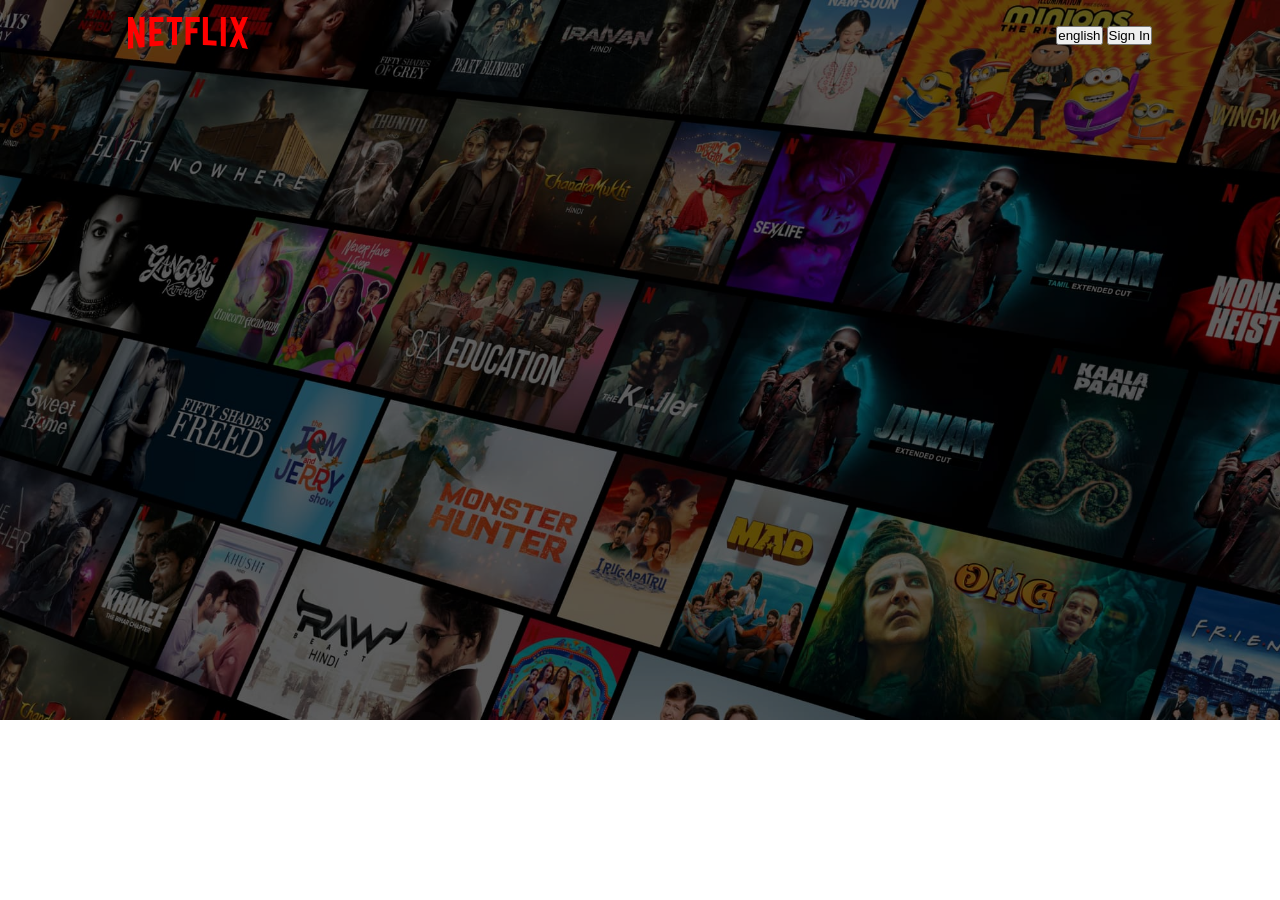
==== netflix/netflix.html @ 74058a34 "Add initial HTML and CSS files for Netflix clone project - Created netflix.html with basic structure" ====
<!DOCTYPE html>
<html lang="en">
<head>
    <meta charset="UTF-8">
    <meta name="viewport" content="width=device-width, initial-scale=1.0">
    <title>netflix clone</title>

 <link rel="stylesheet" href="style.css">
    
</head>
<body>
    <div class="main">
        <nav >
            <span><img width="120" src="assets/images/logo (1).svg" alt=""></span>
            <div>
                <button>english</button>
                <button>Sign In</button>
            </div>
        </nav>
        <div class="box"></div>
    </div>
</body>
</html>
---- netflix/style.css ----
* {
    margin: 0;
    padding: 0;
}
.main{
    background-image: url("assets/images/bg.jpg");
    background-position: center center;
    background-repeat: no-repeat;
    background-size: max(1000px, 100vw);
    height: 80vh;
    position: relative;
}
.main .box{
height: 80vh;;
width: 100%;
opacity: 0.5;
position: absolute;
top:0;
    background-color: black;
}   
nav{
    max-width: 80vw;
    margin: auto;
    display: flex;
    justify-content: space-between;
    align-items: center;
    padding: 17px;
}
nav img{
    width: 120px;
    position: relative;
    z-index: 10;
}
nav button{
    /* width: 120px; */
    position: relative;
    z-index: 10;
}
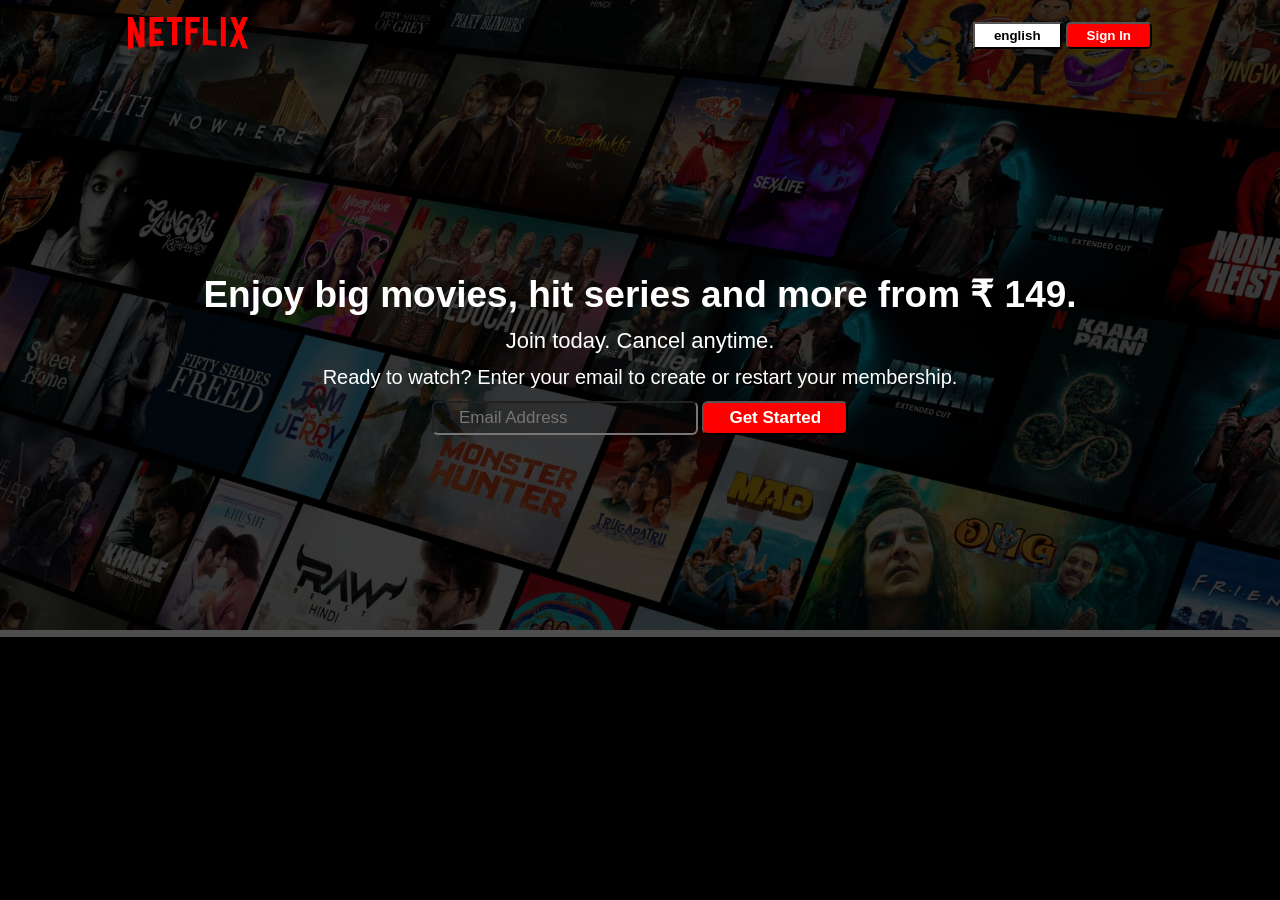
==== commit 5253463a: "update" ====
--- a/netflix/netflix.html
+++ b/netflix/netflix.html
@@ -1,23 +1,36 @@
 <!DOCTYPE html>
 <html lang="en">
+
 <head>
     <meta charset="UTF-8">
     <meta name="viewport" content="width=device-width, initial-scale=1.0">
     <title>netflix clone</title>
 
- <link rel="stylesheet" href="style.css">
-    
+    <link rel="stylesheet" href="style.css">
+
 </head>
+
 <body>
     <div class="main">
-        <nav >
+        <nav>
             <span><img width="120" src="assets/images/logo (1).svg" alt=""></span>
             <div>
-                <button>english</button>
-                <button>Sign In</button>
+                <button class = "btn ">english</button>
+                <button class = "btn  btn-red-sn">Sign In</button>
             </div>
         </nav>
         <div class="box"></div>
+        <div class="hero"> <span>Enjoy big movies, hit series and more from ₹ 149.</span>
+            <span>Join today. Cancel anytime.</span>
+            <span>Ready to watch? Enter your email to create or restart your membership.</span>
+            <div class="hero-buttons">
+                <input type="text" placeholder="Email Address">
+                <button class="btn btn-red">Get Started </button>
+            </div>
+        </div>
     </div>
+    <div class="border"></div>
+  
 </body>
+
 </html>
--- a/netflix/style.css
+++ b/netflix/style.css
@@ -2,23 +2,31 @@
     margin: 0;
     padding: 0;
 }
-.main{
+
+body {
+    background-color: black;
+}
+
+.main {
     background-image: url("assets/images/bg.jpg");
     background-position: center center;
+    background-size:  max(1200px, 100vw);
     background-repeat: no-repeat;
-    background-size: max(1000px, 100vw);
-    height: 80vh;
+    /* background-size: max(1000px, 100vw); */
+    height: 70vh;
     position: relative;
 }
-.main .box{
-height: 80vh;;
-width: 100%;
-opacity: 0.5;
-position: absolute;
-top:0;
+
+.main .box {
+    height: 70vh;
+    width: 100%;
+    opacity: 0.7;
+    position: absolute;
+    top: 0;
     background-color: black;
-}   
-nav{
+}
+
+nav {
     max-width: 80vw;
     margin: auto;
     display: flex;
@@ -26,13 +34,78 @@
     align-items: center;
     padding: 17px;
 }
-nav img{
+
+nav img {
     width: 120px;
     position: relative;
     z-index: 10;
 }
-nav button{
+
+nav button {
     /* width: 120px; */
     position: relative;
     z-index: 10;
+}
+
+.hero {
+    font-family: 'Martel Sans', sans-serif;
+    height: calc(100% - 62px);
+    display: flex;
+    align-items: center;
+    justify-content: center;
+    flex-direction: column;
+    color: white;
+    position: relative;
+    gap: 12px;
+    padding: 0 24px;
+}
+
+.hero> :nth-child(1) {
+    text-align: center;
+    font-weight: 900;
+    font-size: 37px;
+}
+
+.hero> :nth-child(2) {
+    text-align: center;
+    font-weight: 400;
+    font-size: 22px;
+}
+
+.hero> :nth-child(3) {
+    text-align: center;
+    font-weight: 400;
+    font-size: 20px;
+}
+.border{
+    height: 7px;
+     opacity: 0.6;
+    background-color: gray;
+}
+.btn{
+   padding:  4px 19px;
+   background-color: white;
+   font-weight: bold ;
+}
+
+.btn-red{
+       background-color: red;
+    color: white;
+    padding: 5px 25px;
+    font-size: 17px;
+    border-radius: 6px;
+    
+}
+
+.btn-red-sn{
+    background-color: red;
+    color: white;
+    border-radius: 5px;
+    
+}
+.main input{
+    padding: 5px 25px;
+    font-size: 17px;
+    border-radius: 6px;
+        background-color: rgba(23, 23, 23, 0.2);
 }
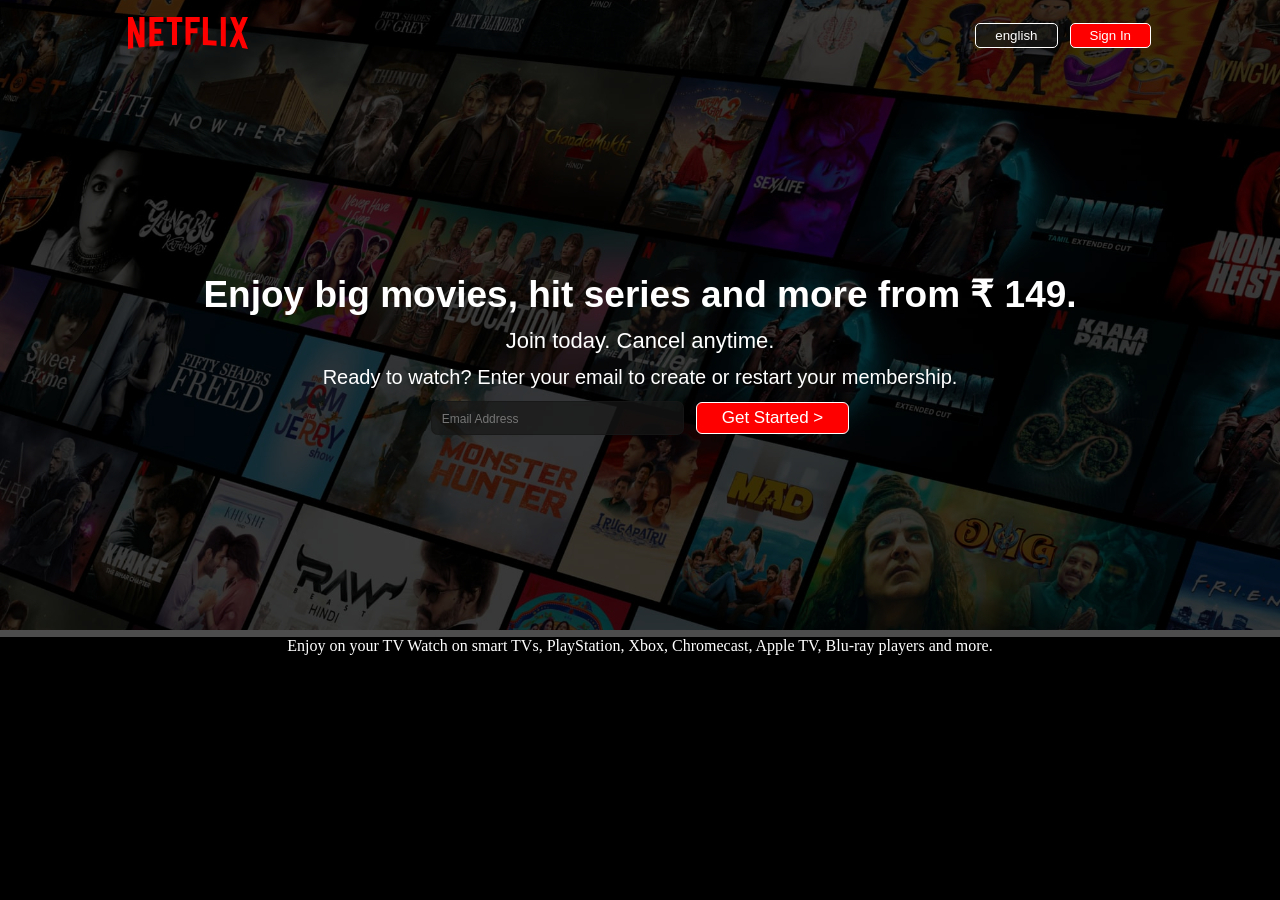
==== commit 3550a38c: "new-update-on-clone-netflix" ====
--- a/netflix/netflix.html
+++ b/netflix/netflix.html
@@ -9,7 +9,7 @@
     <link rel="stylesheet" href="style.css">
 
 </head>
-
+  
 <body>
     <div class="main">
         <nav>
@@ -25,12 +25,21 @@
             <span>Ready to watch? Enter your email to create or restart your membership.</span>
             <div class="hero-buttons">
                 <input type="text" placeholder="Email Address">
-                <button class="btn btn-red">Get Started </button>
+                <button class="btn btn-red">Get Started &gt; </button>
             </div>
         </div>
     </div>
     <div class="border"></div>
-  
+    <section class = "first"> 
+        <div>
+              <span>Enjoy on your TV</span>
+            <span>Watch on smart TVs, PlayStation, Xbox, Chromecast, Apple TV, Blu-ray players and more.</span>
+        </div>
+        <div class="secimg">
+            <img src="https://assets.nflxext.com/ffe/siteui/acquisition/ourStory/fuji/desktop/tv.png" alt="">
+        </div>
+    </section>
+
 </body>
 
 </html>
--- a/netflix/style.css
+++ b/netflix/style.css
@@ -10,7 +10,7 @@
 .main {
     background-image: url("assets/images/bg.jpg");
     background-position: center center;
-    background-size:  max(1200px, 100vw);
+    background-size: max(1200px, 100vw);
     background-repeat: no-repeat;
     /* background-size: max(1000px, 100vw); */
     height: 70vh;
@@ -77,35 +77,69 @@
     font-weight: 400;
     font-size: 20px;
 }
-.border{
+
+.border {
     height: 7px;
-     opacity: 0.6;
+    opacity: 0.6;
     background-color: gray;
 }
-.btn{
-   padding:  4px 19px;
-   background-color: white;
-   font-weight: bold ;
+
+.btn {
+
+    padding: 4px 19px;
+    color: white;
+    border-radius: 5px;
+    font-weight: 500;
+    border: 1px solid white;
+    cursor: pointer;
+    background-color: rgba(23, 23, 23, 0.7);
 }
 
-.btn-red{
-       background-color: red;
+.btn-red-sn {
+    background-color: red;
     color: white;
+    border-radius: 5px;
+    margin: 0px 1px 0px 8px;
+
+}
+
+.btn-red {
+    background-color: red;
+    color: white;
+    font-weight: 500;
     padding: 5px 25px;
     font-size: 17px;
     border-radius: 6px;
-    
+
 }
 
-.btn-red-sn{
-    background-color: red;
+
+.main input {
+    padding: 10px 91px 8px 10px;
+    font-size: 12px;
+    font-weight: 400;
     color: white;
-    border-radius: 5px;
+    border-radius: 6px;
+    background-color: rgba(23, 23, 23, 0.7);
+    border-radius: 7px;
+    border: 1px solid rgba(23, 23, 23, 0.7);
+}
+
+.hero-buttons {
+    display: flex;
+    justify-content: center;
+    align-items: center;
+    gap: 12px;
+}
+.first{
+    display: flex;
+      max-width: 70vw;
+    margin: auto;
+    color: white;
+    align-items: center;
+    justify-content: center;
+   
+}
+.secimg{
     
-}
-.main input{
-    padding: 5px 25px;
-    font-size: 17px;
-    border-radius: 6px;
-        background-color: rgba(23, 23, 23, 0.2);
 }
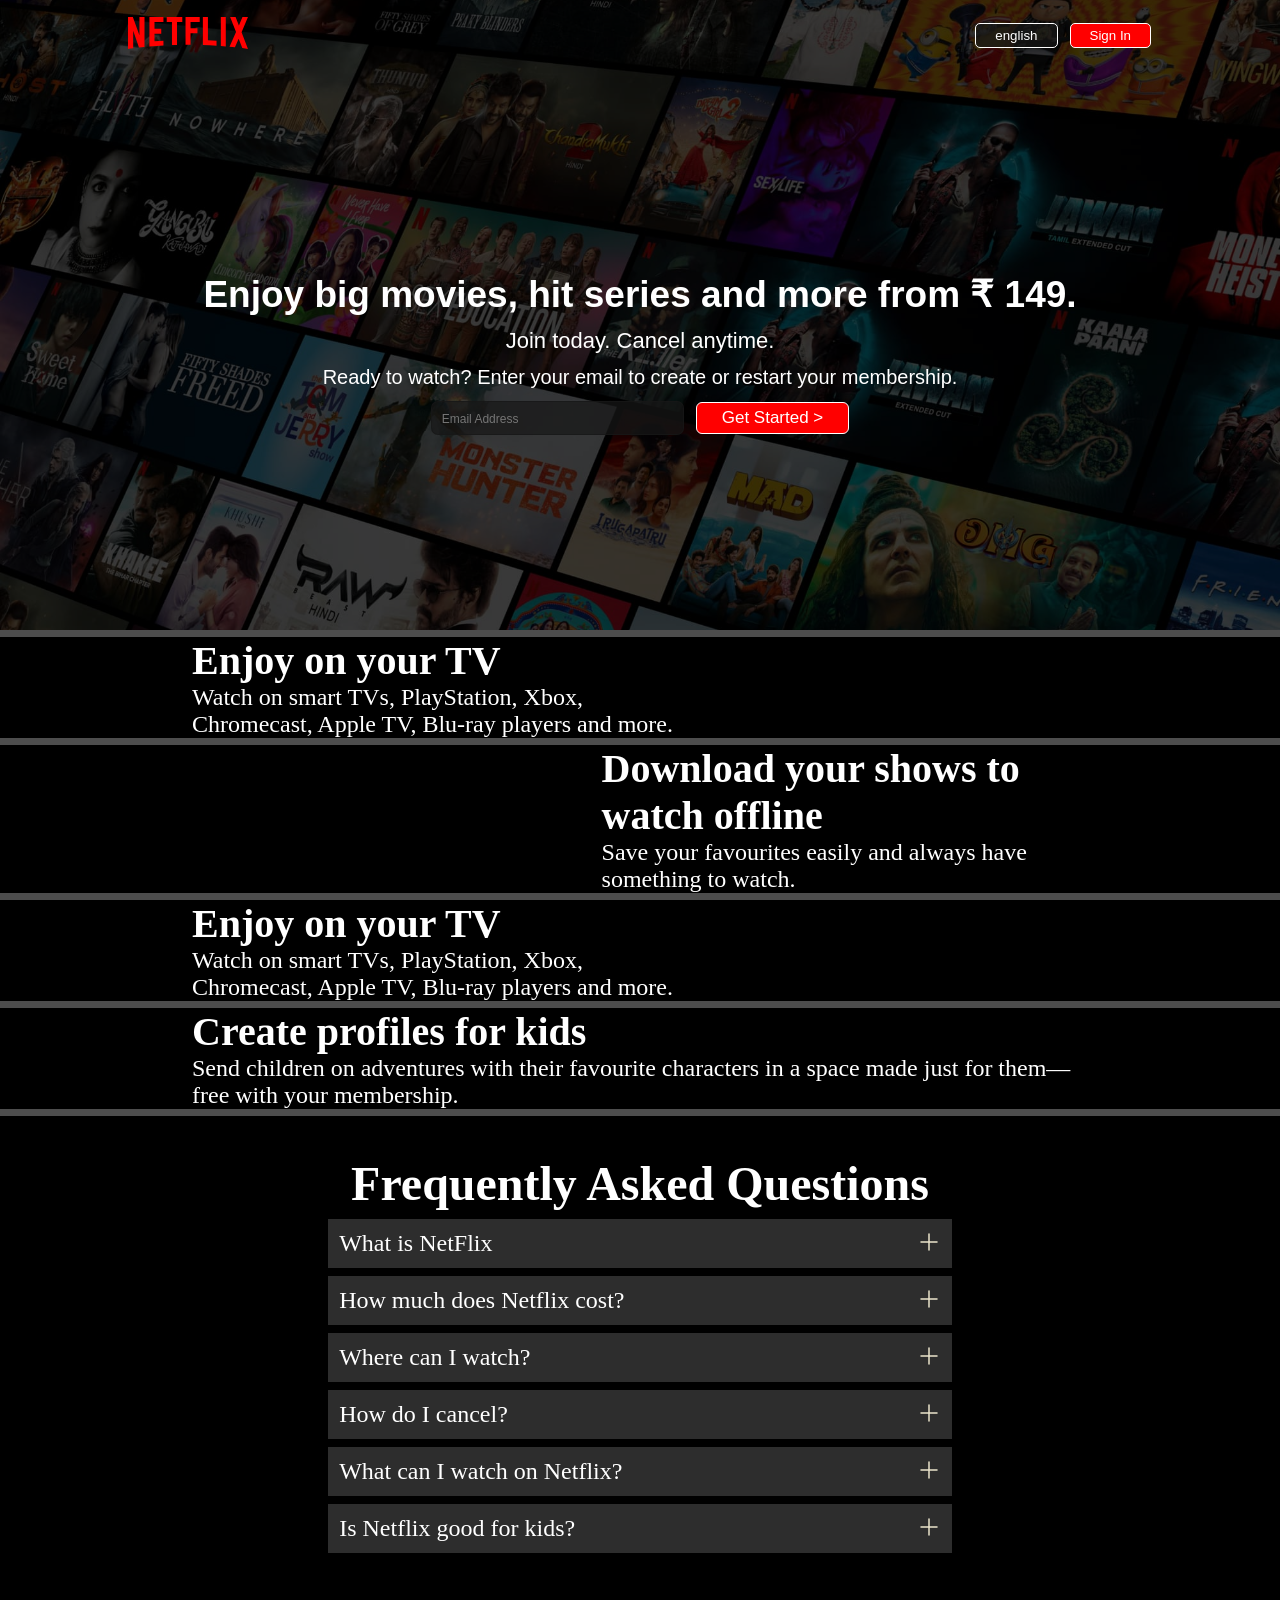
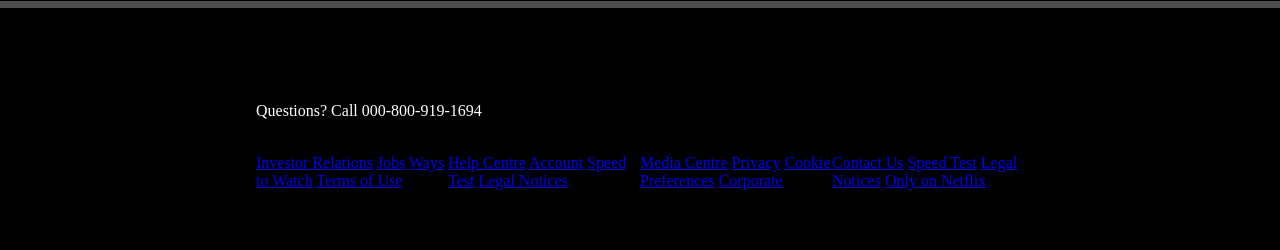
==== commit 46c6ffb9: "new" ====
--- a/netflix/netflix.html
+++ b/netflix/netflix.html
@@ -9,14 +9,14 @@
     <link rel="stylesheet" href="style.css">
 
 </head>
-  
+
 <body>
     <div class="main">
         <nav>
             <span><img width="120" src="assets/images/logo (1).svg" alt=""></span>
             <div>
-                <button class = "btn ">english</button>
-                <button class = "btn  btn-red-sn">Sign In</button>
+                <button class="btn ">english</button>
+                <button class="btn  btn-red-sn">Sign In</button>
             </div>
         </nav>
         <div class="box"></div>
@@ -30,15 +30,139 @@
         </div>
     </div>
     <div class="border"></div>
-    <section class = "first"> 
+    <section class="first">
         <div>
-              <span>Enjoy on your TV</span>
+            <span>Enjoy on your TV</span>
             <span>Watch on smart TVs, PlayStation, Xbox, Chromecast, Apple TV, Blu-ray players and more.</span>
         </div>
         <div class="secimg">
             <img src="https://assets.nflxext.com/ffe/siteui/acquisition/ourStory/fuji/desktop/tv.png" alt="">
+            <video src="https://assets.nflxext.com/ffe/siteui/acquisition/ourStory/fuji/desktop/video-tv-in-0819.m4v"
+                autoplay loop muted></video>
         </div>
     </section>
+    <div class="border"></div>
+    <section class="first second">
+        <div class="secimg">
+            <img src="https://assets.nflxext.com/ffe/siteui/acquisition/ourStory/fuji/desktop/mobile-0819.jpg" alt="">
+
+        </div>
+        <div>
+            <span>Download your shows to watch offline</span>
+            <span>Save your favourites easily and always have something to watch.</span>
+        </div>
+    </section>
+    <div class="border"></div>
+    <section class="first third">
+        <div>
+            <span>Enjoy on your TV</span>
+            <span>Watch on smart TVs, PlayStation, Xbox, Chromecast, Apple TV, Blu-ray players and more.</span>
+        </div>
+        <div class="secimg">
+             <img src="https://assets.nflxext.com/ffe/siteui/acquisition/ourStory/fuji/desktop/tv.png" alt="">
+            <video src="https://assets.nflxext.com/ffe/siteui/acquisition/ourStory/fuji/desktop/video-devices-in.m4v"
+                autoplay loop muted></video>
+        </div>
+    </section>
+    <div class="border"></div>
+
+
+    <section class="first second">
+
+        <div class="secImg">
+            <img src="https://occ-0-2849-3646.1.nflxso.net/dnm/api/v6/19OhWN2dO19C9txTON9tvTFtefw/AAAABVr8nYuAg0xDpXDv0VI9HUoH7r2aGp4TKRCsKNQrMwxzTtr-NlwOHeS8bCI2oeZddmu3nMYr3j9MjYhHyjBASb1FaOGYZNYvPBCL.png?r=54d"
+                alt="">
+
+        </div>
+        <div>
+            <span>Create profiles for kids</span>
+            <span>Send children on adventures with their favourite characters in a space made just for them—free with
+                your membership.</span>
+        </div>
+    </section>
+
+  <div class="border"></div>
+  <section class = "faq">
+     <h2>Frequently Asked Questions</h2>
+     <div class="faqbox">
+          <span>What is NetFlix</span>
+            <svg width="24" height="24" viewBox="0 0 24 24" fill="white" xmlns="http://www.w3.org/2000/svg">
+                <path d="M12 4V20" stroke="#141B34" stroke-width="1.5" stroke-linecap="round" stroke-linejoin="round" />
+                <path d="M4 12H20" stroke="#141B34" stroke-width="1.5" stroke-linecap="round" stroke-linejoin="round" />
+            </svg>
+     </div>
+     <div class="faqbox">
+          <span>How much does Netflix cost?</span>
+            <svg width="24" height="24" viewBox="0 0 24 24" fill="white" xmlns="http://www.w3.org/2000/svg">
+                <path d="M12 4V20" stroke="#141B34" stroke-width="1.5" stroke-linecap="round" stroke-linejoin="round" />
+                <path d="M4 12H20" stroke="#141B34" stroke-width="1.5" stroke-linecap="round" stroke-linejoin="round" />
+            </svg>
+     </div>
+     <div class="faqbox">
+          <span>Where can I watch?</span>
+            <svg width="24" height="24" viewBox="0 0 24 24" fill="white" xmlns="http://www.w3.org/2000/svg">
+                <path d="M12 4V20" stroke="#141B34" stroke-width="1.5" stroke-linecap="round" stroke-linejoin="round" />
+                <path d="M4 12H20" stroke="#141B34" stroke-width="1.5" stroke-linecap="round" stroke-linejoin="round" />
+            </svg>
+     </div>
+     <div class="faqbox">
+          <span>How do I cancel?</span>
+            <svg width="24" height="24" viewBox="0 0 24 24" fill="white" xmlns="http://www.w3.org/2000/svg">
+                <path d="M12 4V20" stroke="#141B34" stroke-width="1.5" stroke-linecap="round" stroke-linejoin="round" />
+                <path d="M4 12H20" stroke="#141B34" stroke-width="1.5" stroke-linecap="round" stroke-linejoin="round" />
+            </svg>
+     </div>
+     <div class="faqbox">
+          <span>What can I watch on Netflix?</span>
+            <svg width="24" height="24" viewBox="0 0 24 24" fill="white" xmlns="http://www.w3.org/2000/svg">
+                <path d="M12 4V20" stroke="#141B34" stroke-width="1.5" stroke-linecap="round" stroke-linejoin="round" />
+                <path d="M4 12H20" stroke="#141B34" stroke-width="1.5" stroke-linecap="round" stroke-linejoin="round" />
+            </svg>
+     </div>
+     <div class="faqbox">
+          <span>Is Netflix good for kids?</span>
+            <svg width="24" height="24" viewBox="0 0 24 24" fill="white" xmlns="http://www.w3.org/2000/svg">
+                <path d="M12 4V20" stroke="#141B34" stroke-width="1.5" stroke-linecap="round" stroke-linejoin="round" />
+                <path d="M4 12H20" stroke="#141B34" stroke-width="1.5" stroke-linecap="round" stroke-linejoin="round" />
+            </svg>
+     </div>
+  </section>
+  <div class="border"></div>
+<footer>
+      <div class="questions">
+            Questions? Call 000-800-919-1694
+        </div>
+       <div class="footer">
+            <div class="footer-item"> 
+                <a href="faq">Investor Relations</a>
+                <a href="faq">Jobs</a>
+                <a href="faq">Ways to Watch</a>
+                <a href="faq">Terms of Use</a>
+            </div>
+
+            <div class="footer-item"> 
+                <a href="faq">Help Centre</a>
+                <a href="faq">Account</a>
+                <a href="faq">Speed Test</a>
+                <a href="faq">Legal Notices</a>
+            </div>
+            <div class="footer-item">
+                <a href="faq">Media Centre</a>
+                <a href="faq">Privacy</a>
+                <a href="faq">Cookie Preferences</a> 
+                <a href="faq">Corporate</a>
+            </div>
+
+            <div class="footer-item">
+                <a href="faq">Contact Us</a>
+                <a href="faq">Speed Test</a> 
+                <a href="faq">Legal Notices</a> 
+                <a href="faq">Only on Netflix</a>
+            </div>
+        </div>
+        
+    </div>
+</footer>
 
 </body>
 
--- a/netflix/style.css
+++ b/netflix/style.css
@@ -131,15 +131,103 @@
     align-items: center;
     gap: 12px;
 }
-.first{
-    display: flex;
-      max-width: 70vw;
+
+.first {
+    display: flex;
+    max-width: 70vw;
     margin: auto;
     color: white;
     align-items: center;
     justify-content: center;
-   
-}
-.secimg{
-    
-}+    align-items: center;
+
+}
+
+.secimg {
+    position: relative;
+
+}
+
+.secimg img {
+    position: relative;
+    width: 32vw;
+    z-index: 7;
+
+}
+
+.secimg video {
+      position: absolute;
+    top: -29px;
+    right: 21px;
+    width: 500px;
+    height: 500px;
+}
+
+section.first>div {
+    display: flex;
+    flex-direction: column;
+}
+
+section.first>div :nth-child(1) {
+    font-size: 40px;
+    font-weight: bolder;
+}
+
+section.first>div :nth-child(2) {
+    font-size: 24px;
+
+}
+
+.second {
+    max-width: 70vw;
+    margin: auto;
+}
+
+.faq h2 {
+    text-align: center;
+    font-size: 48px;
+}
+
+.faqbox:hover {
+    background-color: #414141;
+    color: white;
+}
+
+.faq {
+    padding: 40px;
+    background-color: black;
+    color: white;
+}
+
+.faqbox svg {
+    filter: invert(1);
+}
+
+.faqbox {
+    font-size: 24px;
+    display: flex;
+    background-color: #2d2d2d;
+    padding: 11px;
+    cursor: pointer;
+      transition: all 1s ease-out;
+    max-width: 47vw;
+    margin: 8px auto;
+    justify-content: space-between;
+}
+footer {
+    color: white;
+    max-width: 60vw;
+    margin: auto;
+    padding: 60px;
+}
+
+footer .questions {
+    padding: 34px 0;
+}
+
+
+.footer {
+    display: grid;
+    grid-template-columns: 1fr 1fr 1fr 1fr;
+    color: white;
+}
